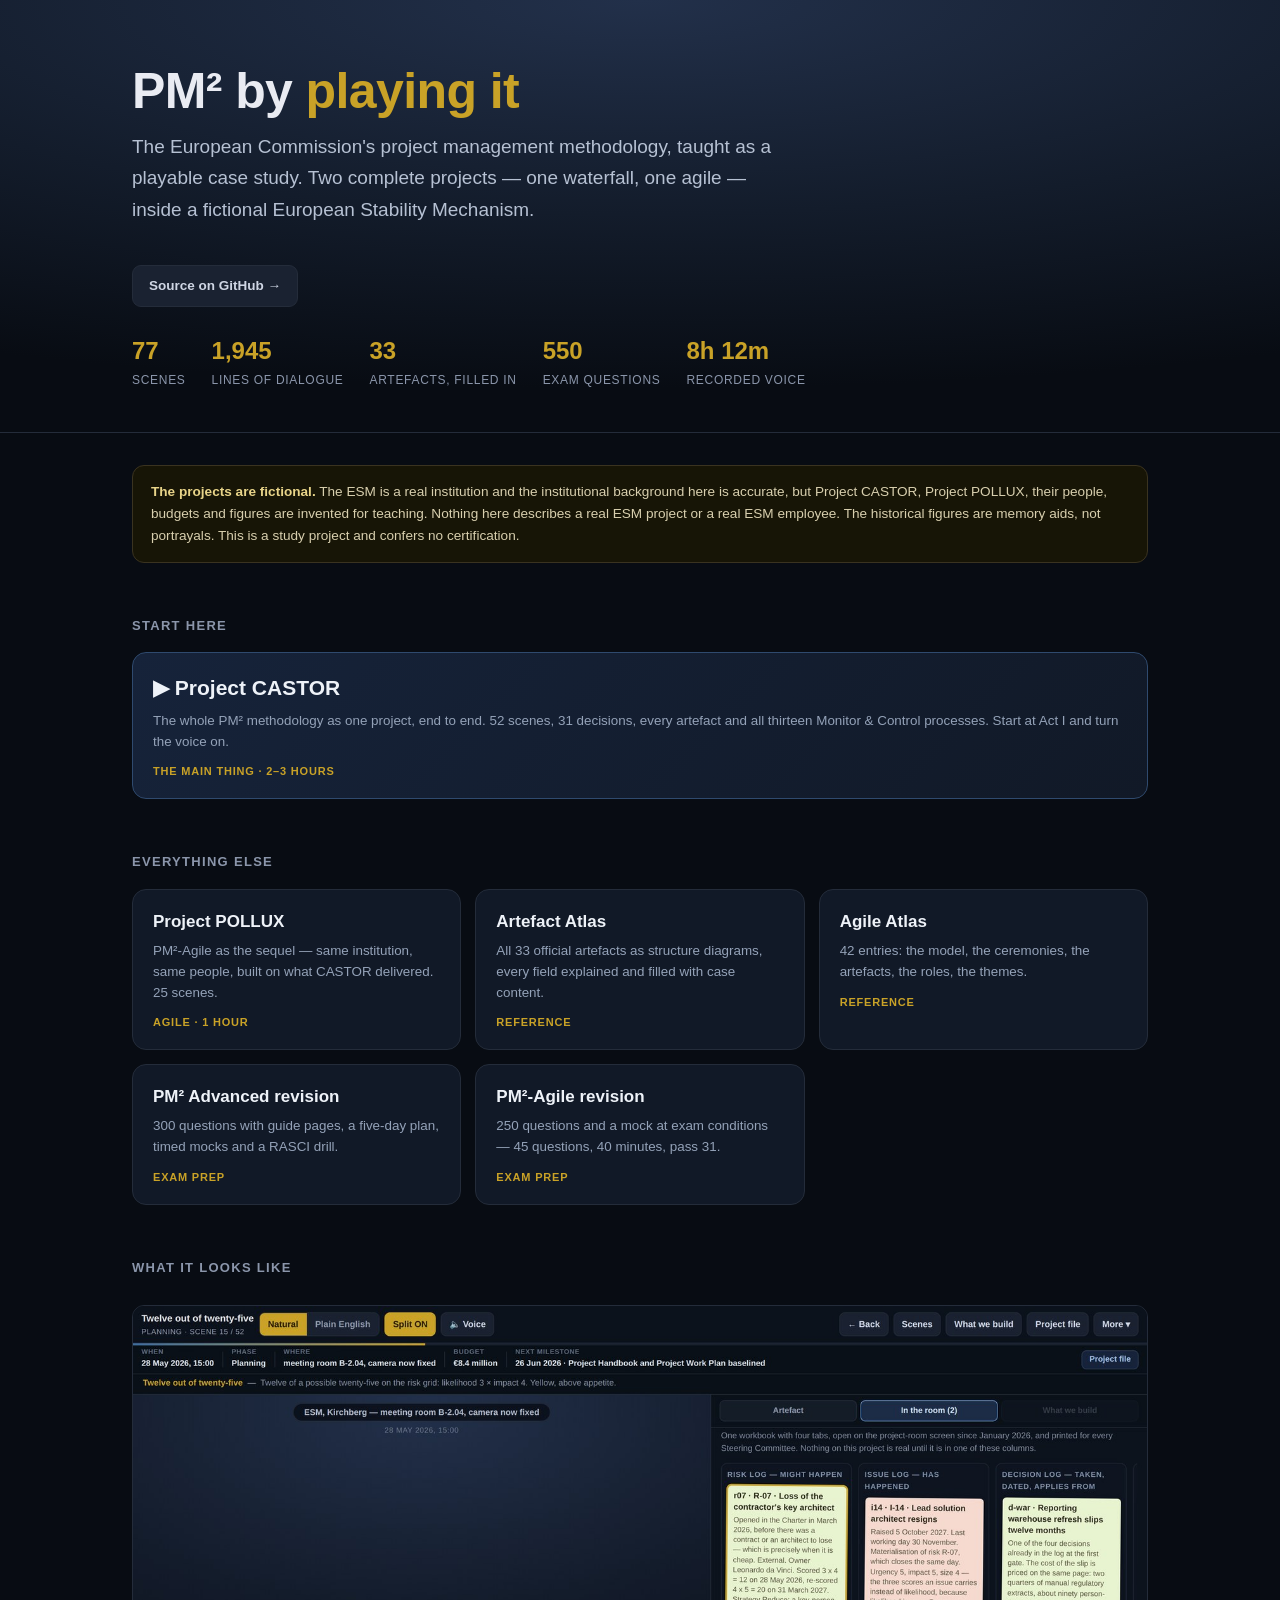
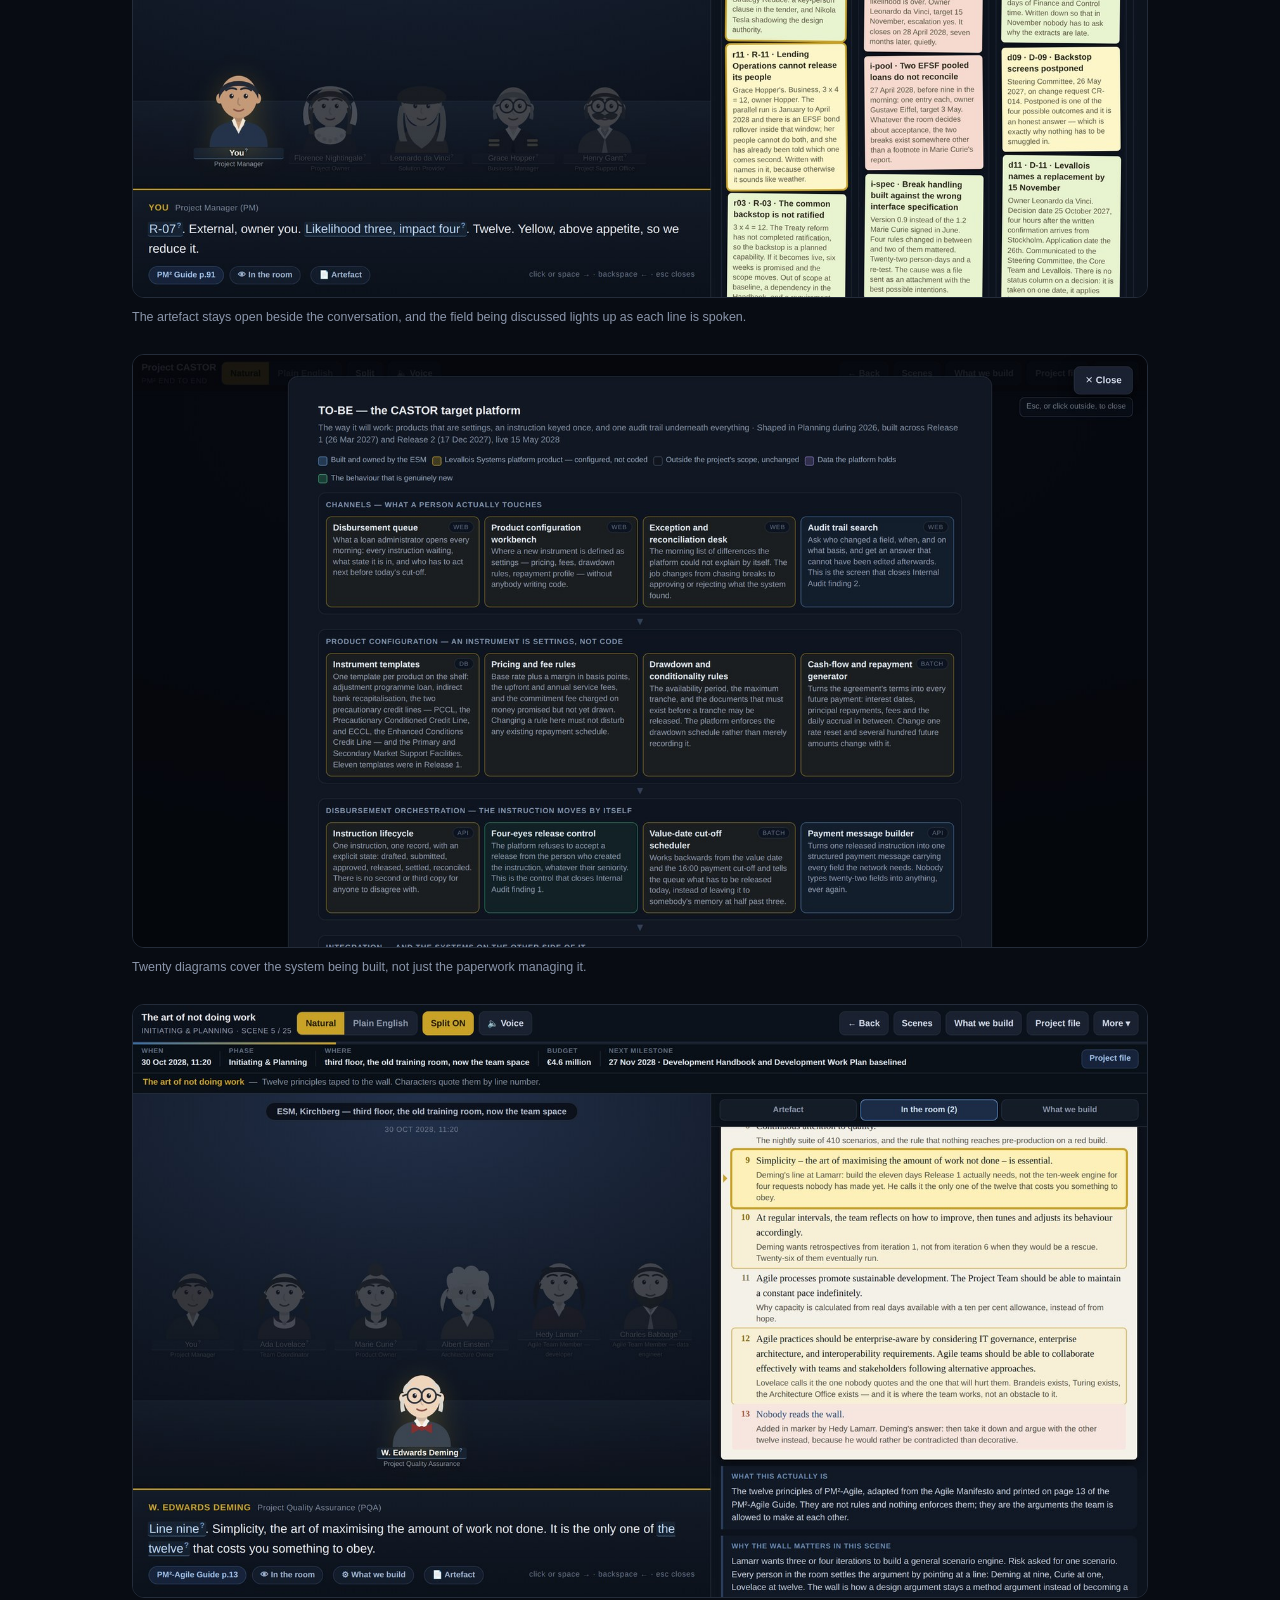
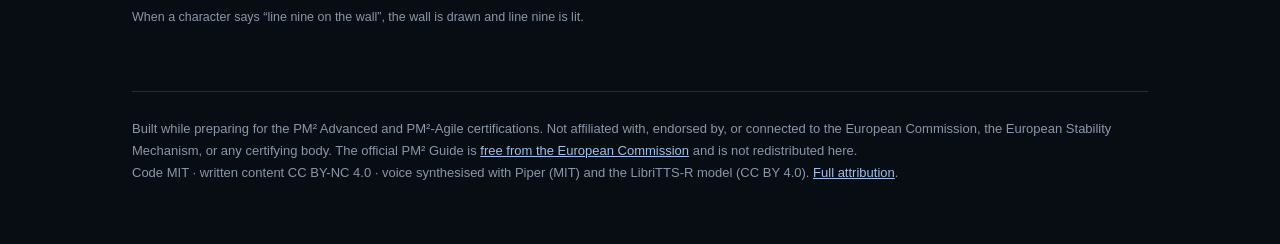
==== index.html @ a4027dda "PM² by playing it — two playable case studies, 33 artefacts, 550 questions, 8h of voice" ====
<!DOCTYPE html>
<html lang="en">
<head>
<meta charset="utf-8">
<meta name="viewport" content="width=device-width,initial-scale=1">
<title>PM² by Playing It — the EU project management methodology as a playable case</title>
<meta name="description" content="The European Commission's PM² methodology taught as a playable case study: 77 scenes, 33 artefacts, 550 exam questions and 8 hours of voice acting.">
<style>
:root{--ink:#e9ebf2;--mut:#8b96ab;--line:#242c3a;--gold:#c9a227;--navy:#0c121c;--blue:#5b8fc9}
*{box-sizing:border-box}
body{margin:0;background:#080c13;color:var(--ink);
font:16px/1.65 -apple-system,BlinkMacSystemFont,"Segoe UI",Inter,Helvetica,Arial,sans-serif}
.wrap{max-width:1060px;margin:0 auto;padding:0 22px}
header{padding:64px 0 40px;border-bottom:1px solid var(--line);
background:radial-gradient(120% 90% at 50% 0%,#22304a 0%,#131c2b 55%,#080c13 100%)}
h1{font-size:clamp(30px,5vw,50px);margin:0 0 12px;letter-spacing:-.6px;line-height:1.1}
h1 em{font-style:normal;color:var(--gold)}
.lede{font-size:clamp(16px,2vw,19px);color:#b6c1d3;max-width:640px;margin:0 0 26px}
.stats{display:flex;flex-wrap:wrap;gap:26px;margin:30px 0 0}
.stats div b{display:block;font-size:24px;color:var(--gold);font-weight:800;line-height:1.2}
.stats div span{font-size:12px;color:var(--mut);text-transform:uppercase;letter-spacing:.7px}
.warn{border:1px solid #3a3320;background:#171506;border-radius:12px;padding:15px 18px;margin:32px 0 0;
font-size:13.6px;color:#d8cfae;line-height:1.6}
.warn b{color:#e8d489}
h2{font-size:13px;text-transform:uppercase;letter-spacing:1.3px;color:var(--mut);
margin:52px 0 16px;font-weight:800}
.grid{display:grid;grid-template-columns:repeat(auto-fit,minmax(268px,1fr));gap:14px}
a.card{display:block;text-decoration:none;background:#111927;border:1px solid var(--line);
border-radius:14px;padding:18px 20px;transition:.16s}
a.card:hover{border-color:var(--blue);background:#152034;transform:translateY(-2px)}
a.card b{display:block;font-size:17px;color:#eef2f8;margin-bottom:5px}
a.card span{display:block;font-size:13.4px;color:#94a2b8;line-height:1.55}
a.card i{display:block;font-style:normal;font-size:11px;color:var(--gold);
text-transform:uppercase;letter-spacing:.8px;margin-top:10px;font-weight:700}
a.card.big{grid-column:1/-1;background:linear-gradient(135deg,#16233a,#111927);border-color:#2f4a6e}
a.card.big{border-color:#2f4a6e}
a.card.big b{font-size:21px}
figure{margin:26px 0 0}
figure img{width:100%;border-radius:12px;border:1px solid var(--line);display:block}
figure figcaption{font-size:12.5px;color:var(--mut);margin-top:9px}
footer{margin:64px 0 0;padding:26px 0 60px;border-top:1px solid var(--line);
font-size:13px;color:var(--mut);line-height:1.7}
footer a{color:#9fc0e8}
.gh{display:inline-block;margin-top:14px;background:#1a2231;border:1px solid var(--line);
color:#cfd6e4;border-radius:9px;padding:9px 16px;text-decoration:none;font-weight:700;font-size:13.5px}
.gh:hover{background:#233049;border-color:var(--blue)}
</style>
</head>
<body>
<header>
  <div class="wrap">
    <h1>PM² by <em>playing it</em></h1>
    <p class="lede">The European Commission's project management methodology, taught as a
    playable case study. Two complete projects — one waterfall, one agile — inside a
    fictional European Stability Mechanism.</p>
    <a class="gh" href="https://github.com/rhycha/PM in ESM Role Playing Game">Source on GitHub →</a>
    <div class="stats">
      <div><b>77</b><span>scenes</span></div>
      <div><b>1,945</b><span>lines of dialogue</span></div>
      <div><b>33</b><span>artefacts, filled in</span></div>
      <div><b>550</b><span>exam questions</span></div>
      <div><b>8h 12m</b><span>recorded voice</span></div>
    </div>
  </div>
</header>

<div class="wrap">
  <div class="warn">
    <b>The projects are fictional.</b> The ESM is a real institution and the institutional
    background here is accurate, but Project CASTOR, Project POLLUX, their people, budgets
    and figures are invented for teaching. Nothing here describes a real ESM project or a
    real ESM employee. The historical figures are memory aids, not portrayals.
    This is a study project and confers no certification.
  </div>

  <h2>Start here</h2>
  <div class="grid">
    <a class="card big" href="play/06_Project_CASTOR_EN.html">
      <b>▶ Project CASTOR</b>
      <span>The whole PM² methodology as one project, end to end. 52 scenes, 31 decisions,
      every artefact and all thirteen Monitor &amp; Control processes. Start at Act I and
      turn the voice on.</span>
      <i>the main thing · 2–3 hours</i></a>
  </div>

  <h2>Everything else</h2>
  <div class="grid">
    <a class="card" href="play/09_Project_POLLUX_EN.html"><b>Project POLLUX</b>
      <span>PM²-Agile as the sequel — same institution, same people, built on what CASTOR
      delivered. 25 scenes.</span><i>agile · 1 hour</i></a>
    <a class="card" href="play/05_Artefact_Atlas_EN.html"><b>Artefact Atlas</b>
      <span>All 33 official artefacts as structure diagrams, every field explained and
      filled with case content.</span><i>reference</i></a>
    <a class="card" href="play/08_Agile_Atlas_EN.html"><b>Agile Atlas</b>
      <span>42 entries: the model, the ceremonies, the artefacts, the roles, the
      themes.</span><i>reference</i></a>
    <a class="card" href="play/03_Dashboard_EN.html"><b>PM² Advanced revision</b>
      <span>300 questions with guide pages, a five-day plan, timed mocks and a RASCI
      drill.</span><i>exam prep</i></a>
    <a class="card" href="play/07_Agile_Dashboard_EN.html"><b>PM²-Agile revision</b>
      <span>250 questions and a mock at exam conditions — 45 questions, 40 minutes,
      pass 31.</span><i>exam prep</i></a>
  </div>

  <h2>What it looks like</h2>
  <figure><img src="docs/img/02-split-room.jpg" alt="The story with the Risk Log open beside it">
    <figcaption>The artefact stays open beside the conversation, and the field being
    discussed lights up as each line is spoken.</figcaption></figure>
  <figure><img src="docs/img/03-solution.jpg" alt="The CASTOR target architecture">
    <figcaption>Twenty diagrams cover the system being built, not just the paperwork
    managing it.</figcaption></figure>
  <figure><img src="docs/img/09-pollux-wall.jpg" alt="The wall of twelve agile principles">
    <figcaption>When a character says &ldquo;line nine on the wall&rdquo;, the wall is
    drawn and line nine is lit.</figcaption></figure>

  <footer>
    Built while preparing for the PM² Advanced and PM²-Agile certifications.
    Not affiliated with, endorsed by, or connected to the European Commission, the
    European Stability Mechanism, or any certifying body.
    The official PM² Guide is
    <a href="https://commission.europa.eu/about/departments-and-executive-agencies/digital-services/pm2-project-management-methodology_en">free from the European Commission</a>
    and is not redistributed here.<br>
    Code MIT · written content CC BY-NC 4.0 · voice synthesised with Piper (MIT) and the
    LibriTTS-R model (CC BY 4.0).
    <a href="https://github.com/rhycha/PM in ESM Role Playing Game/blob/main/NOTICE.md">Full attribution</a>.
  </footer>
</div>
</body>
</html>
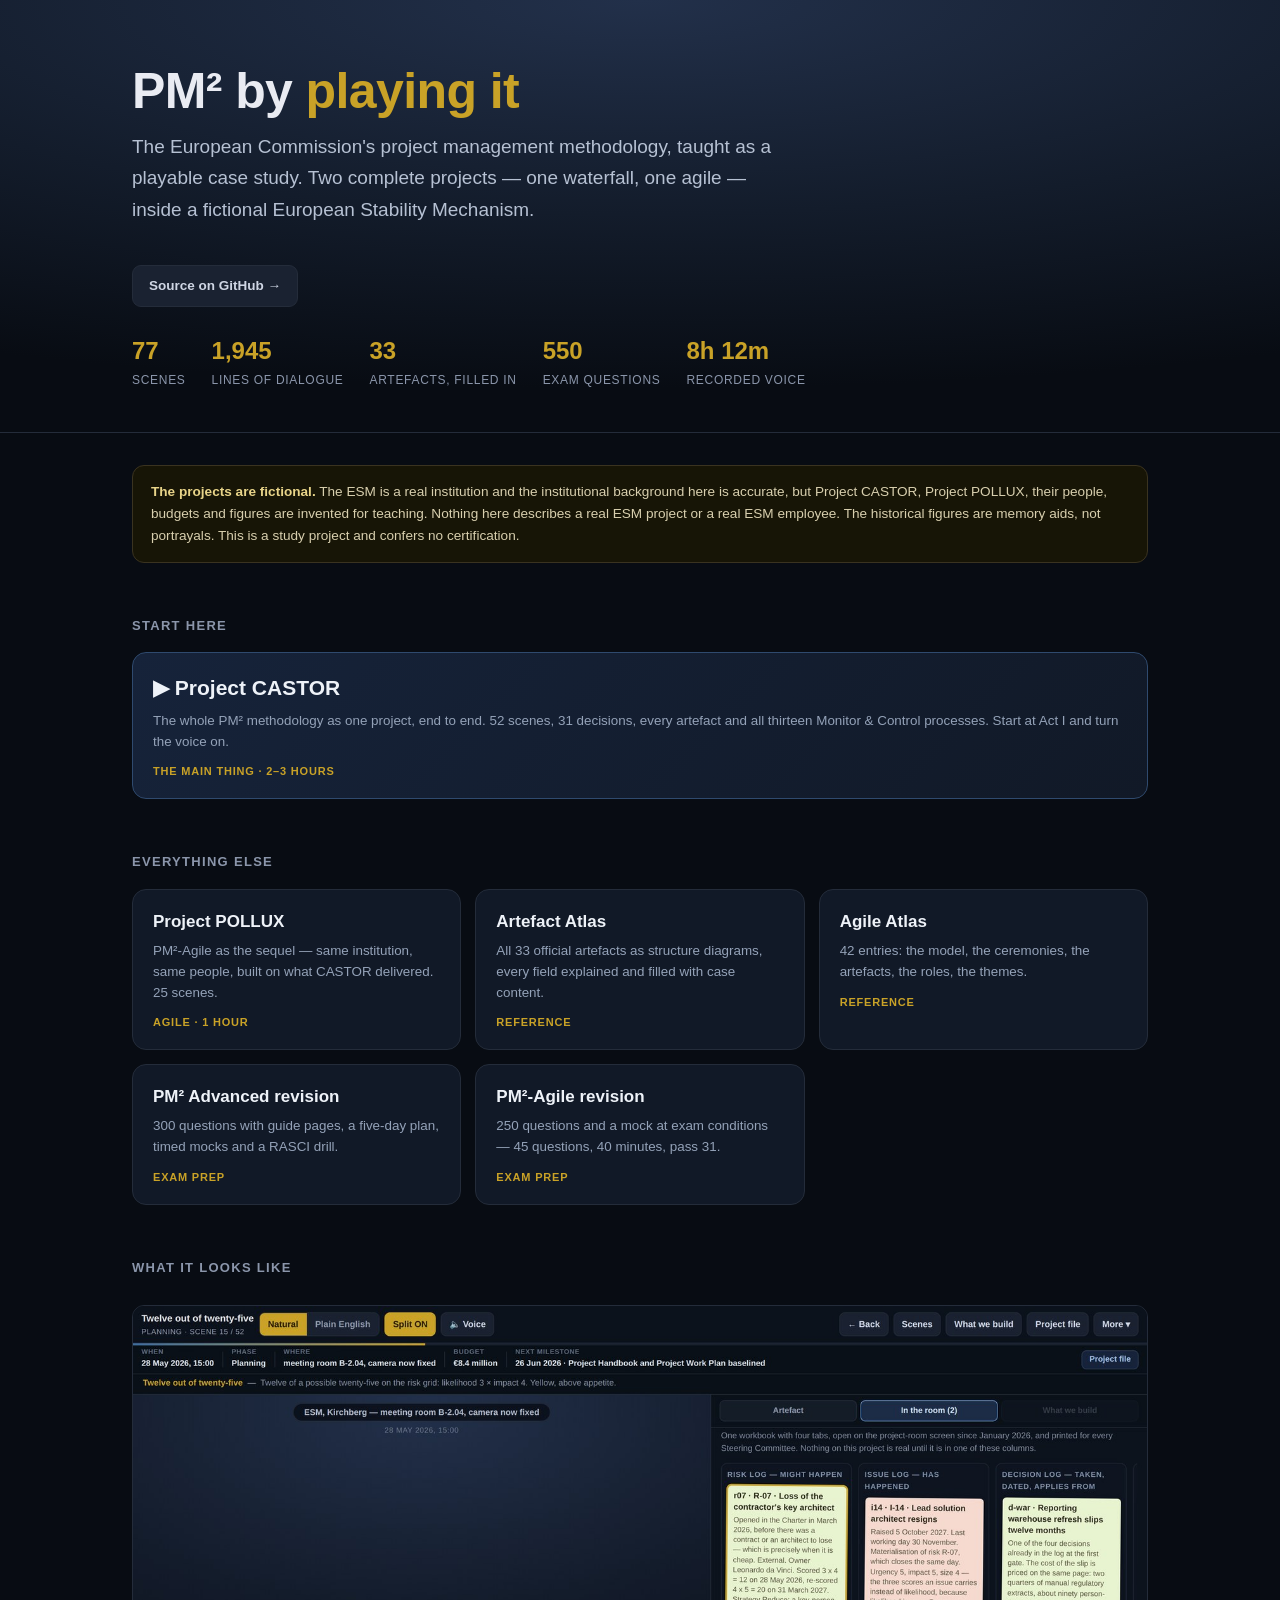
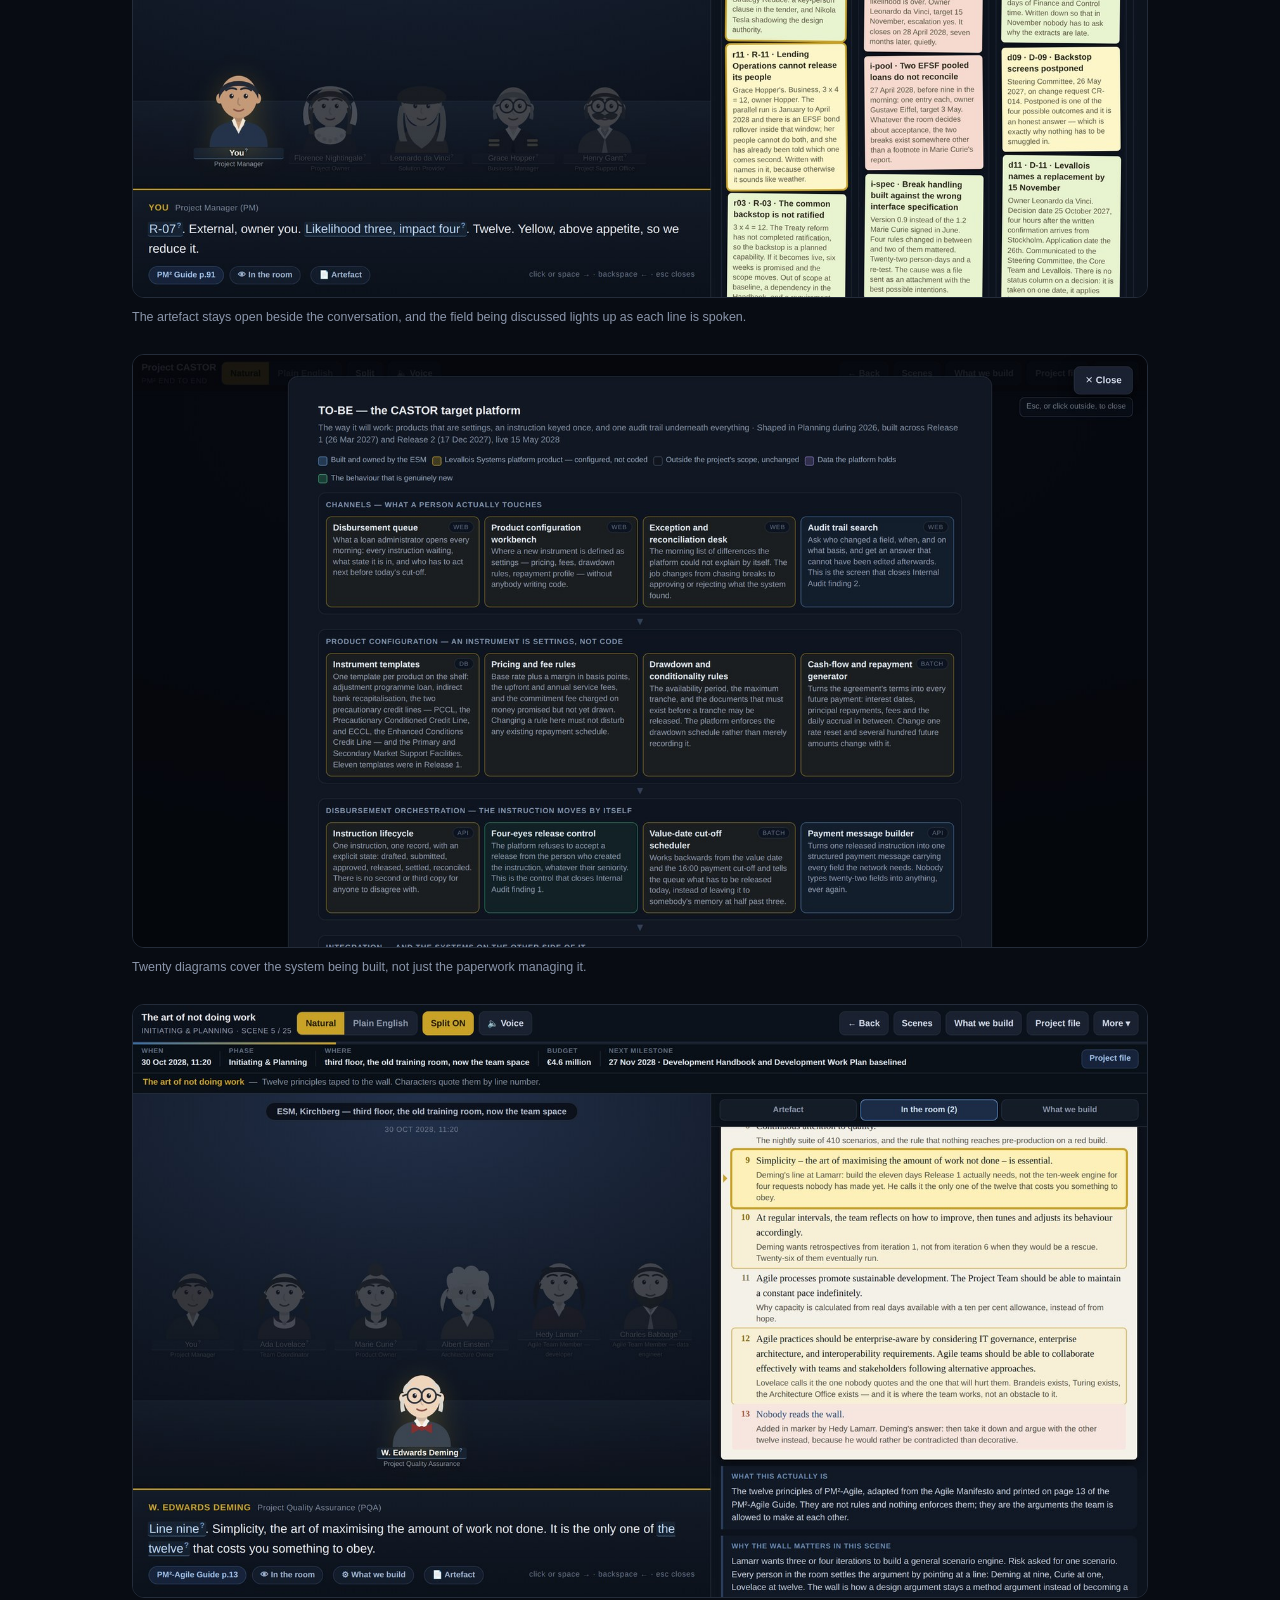
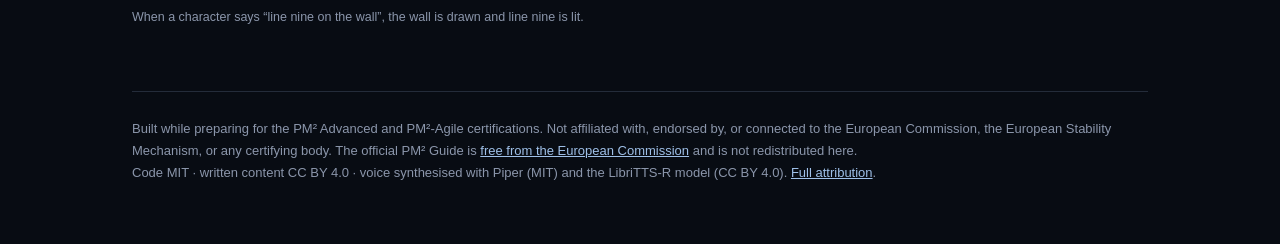
==== commit 0a6fc9d2: "Correct PM2 Guide attribution and release under CC BY 4.0" ====
--- a/index.html
+++ b/index.html
@@ -53,7 +53,7 @@
     <p class="lede">The European Commission's project management methodology, taught as a
     playable case study. Two complete projects — one waterfall, one agile — inside a
     fictional European Stability Mechanism.</p>
-    <a class="gh" href="https://github.com/rhycha/PM in ESM Role Playing Game">Source on GitHub →</a>
+    <a class="gh" href="https://github.com/rhycha/PM-in-ESM-Role-Playing-Game">Source on GitHub →</a>
     <div class="stats">
       <div><b>77</b><span>scenes</span></div>
       <div><b>1,945</b><span>lines of dialogue</span></div>
@@ -120,9 +120,9 @@
     The official PM² Guide is
     <a href="https://commission.europa.eu/about/departments-and-executive-agencies/digital-services/pm2-project-management-methodology_en">free from the European Commission</a>
     and is not redistributed here.<br>
-    Code MIT · written content CC BY-NC 4.0 · voice synthesised with Piper (MIT) and the
+    Code MIT · written content CC BY 4.0 · voice synthesised with Piper (MIT) and the
     LibriTTS-R model (CC BY 4.0).
-    <a href="https://github.com/rhycha/PM in ESM Role Playing Game/blob/main/NOTICE.md">Full attribution</a>.
+    <a href="https://github.com/rhycha/PM-in-ESM-Role-Playing-Game/blob/main/NOTICE.md">Full attribution</a>.
   </footer>
 </div>
 </body>
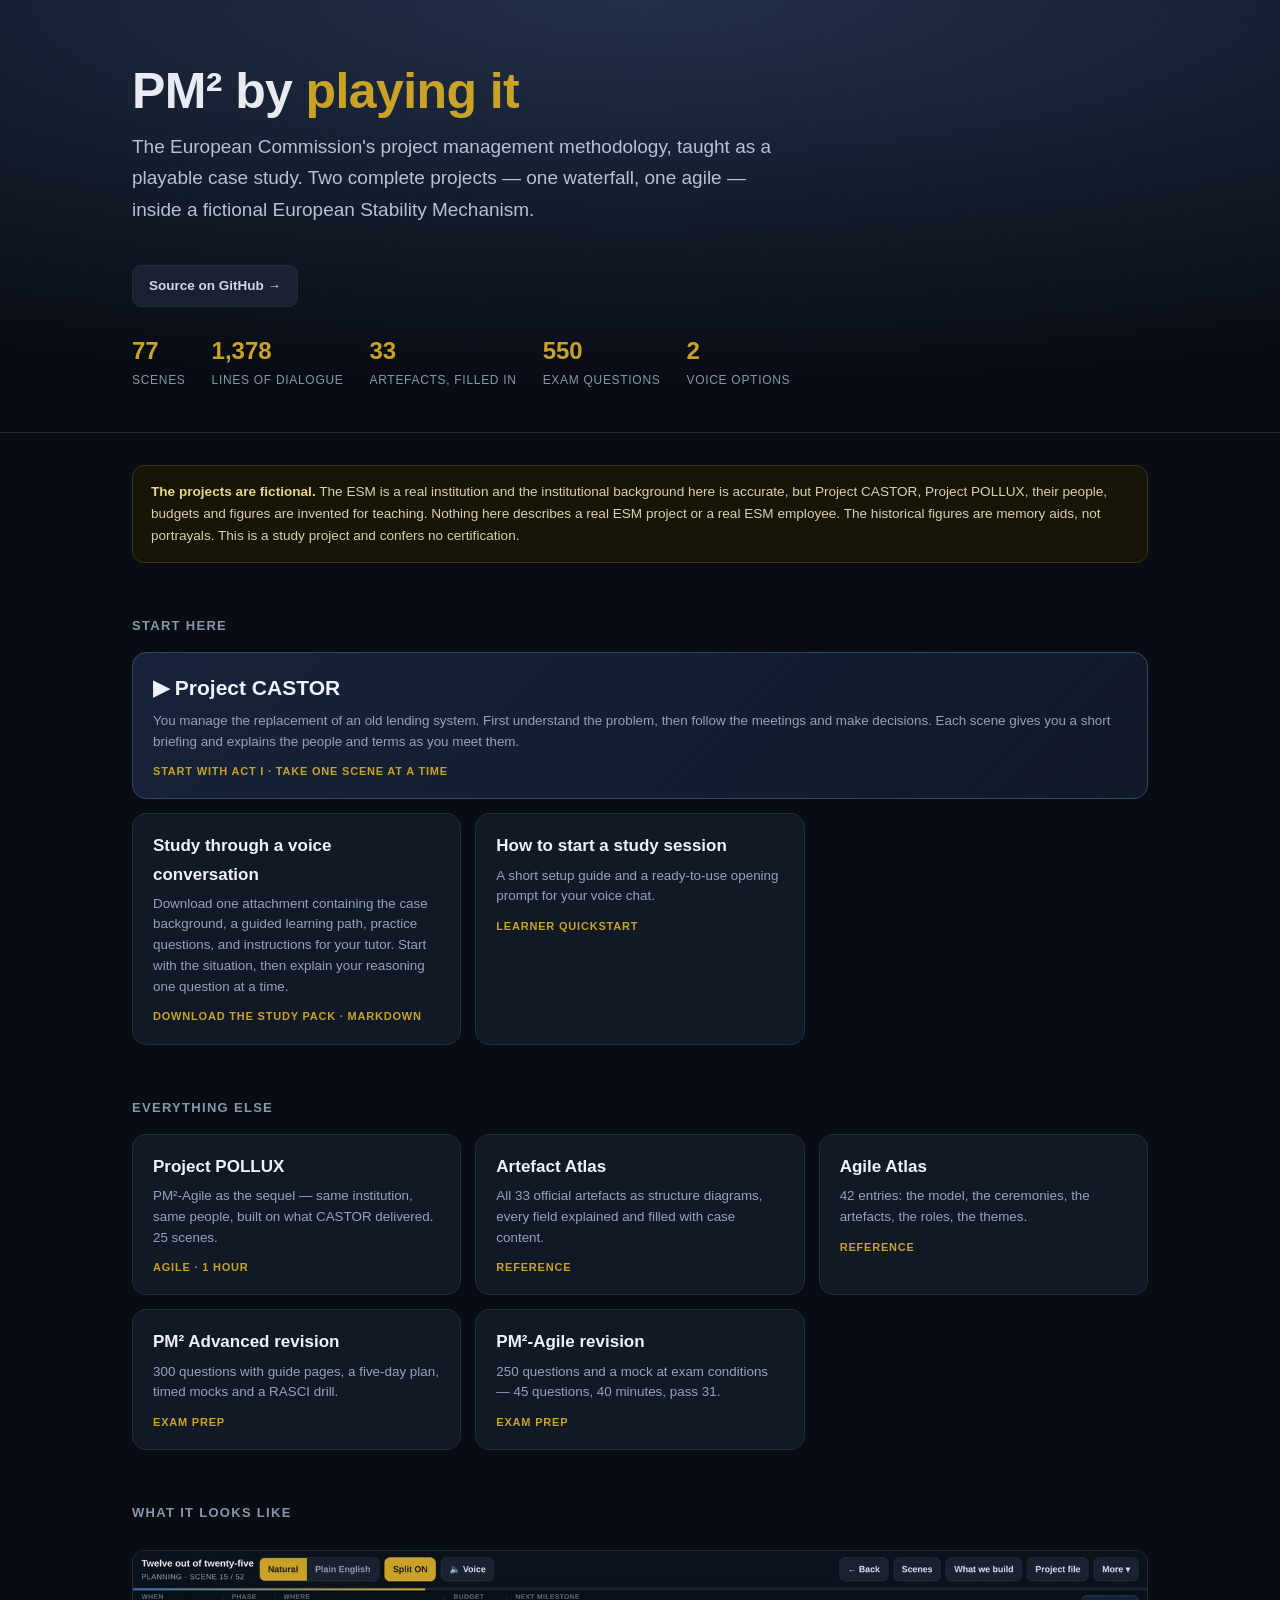
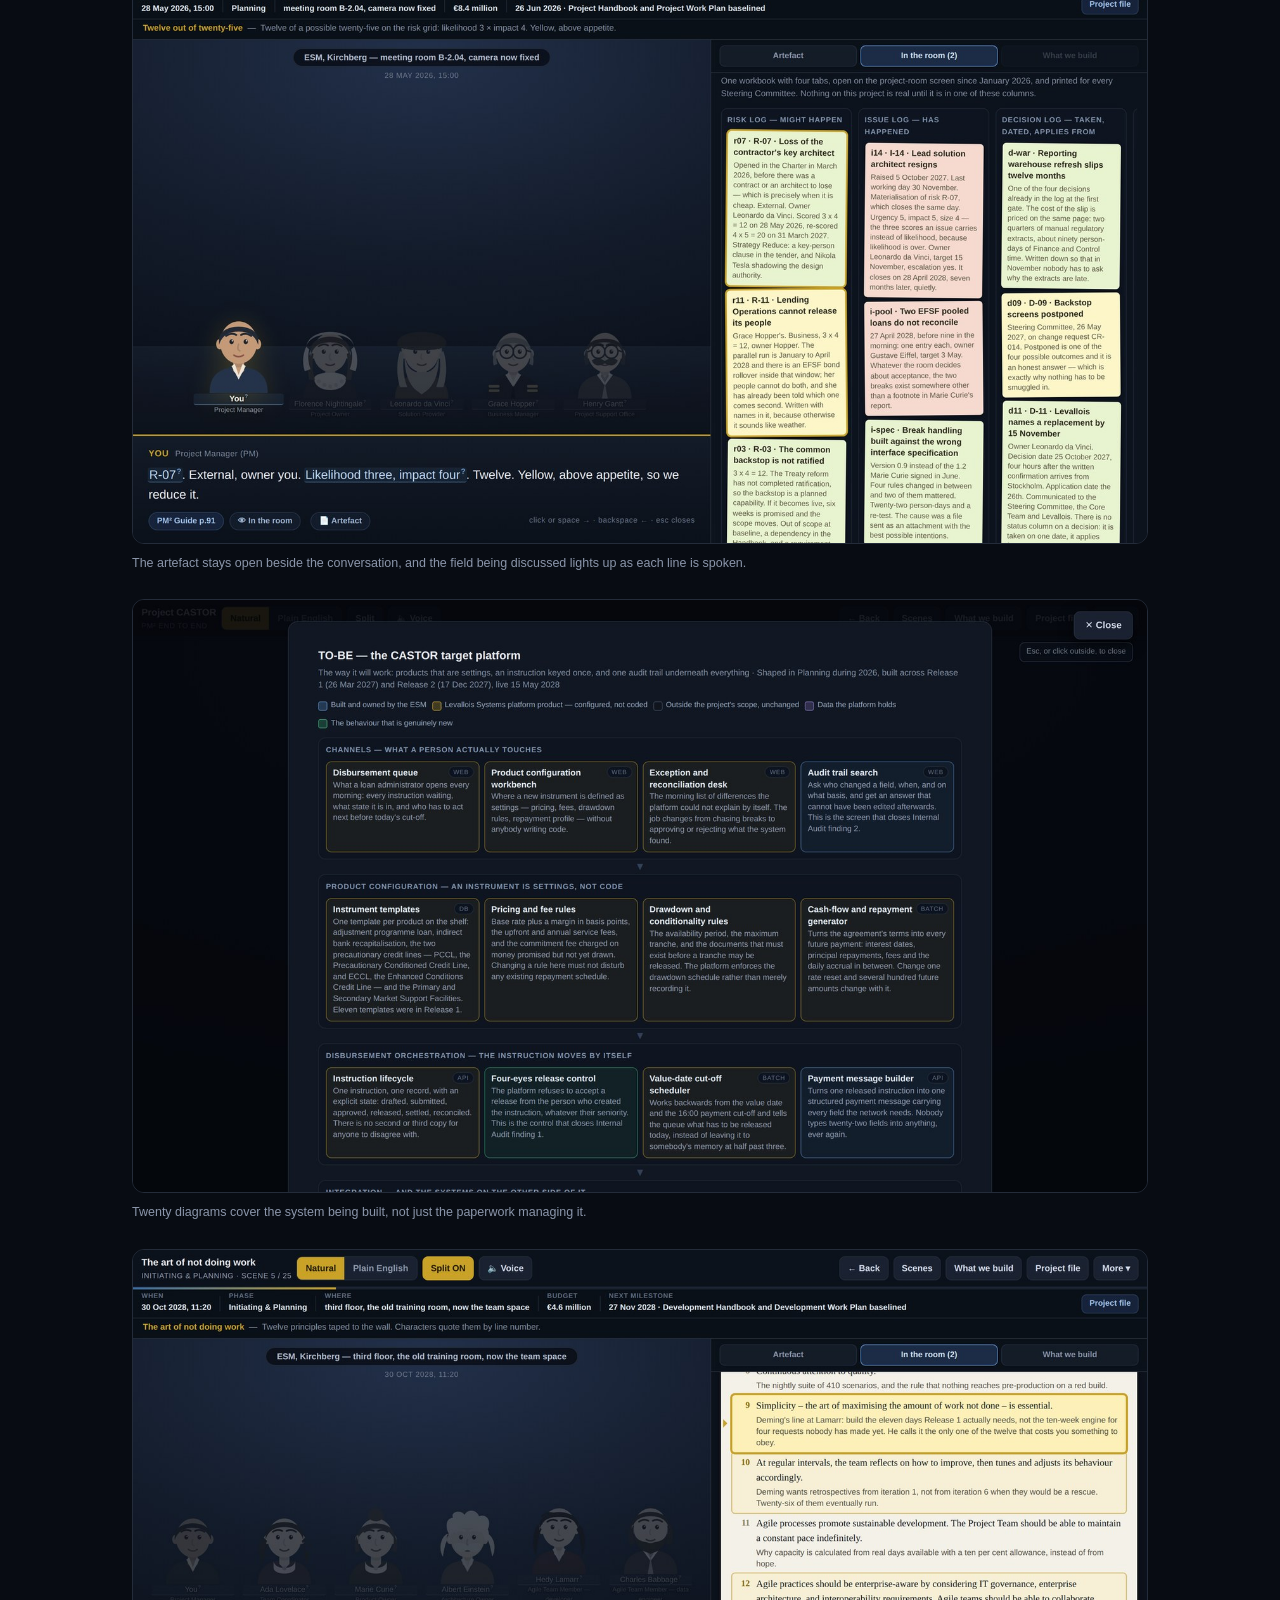
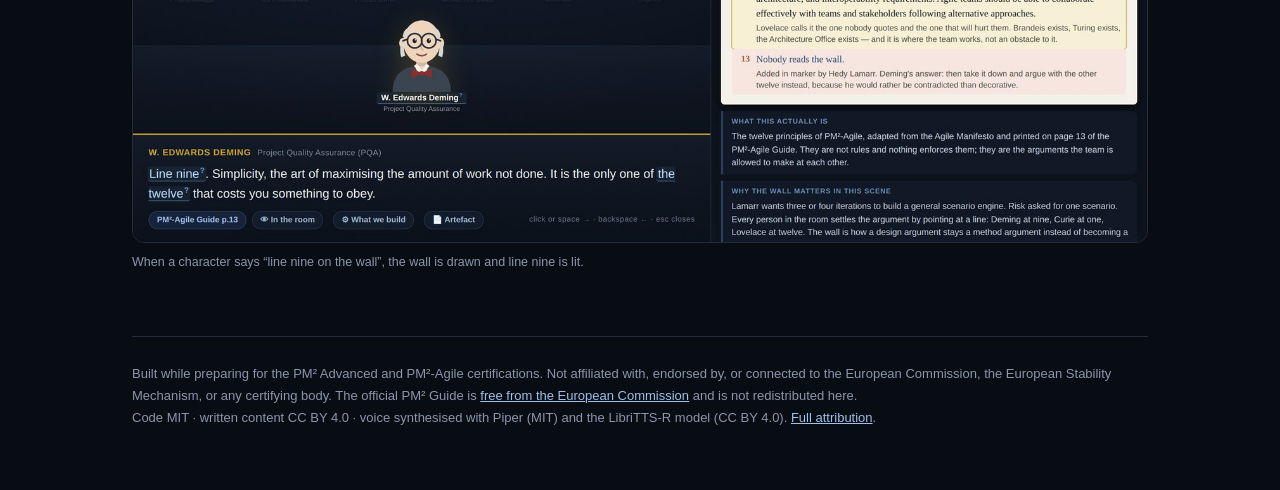
==== commit e2e8158a: "Improve PM2 narration, scene context and voice study materials" ====
--- a/index.html
+++ b/index.html
@@ -4,7 +4,7 @@
 <meta charset="utf-8">
 <meta name="viewport" content="width=device-width,initial-scale=1">
 <title>PM² by Playing It — the EU project management methodology as a playable case</title>
-<meta name="description" content="The European Commission's PM² methodology taught as a playable case study: 77 scenes, 33 artefacts, 550 exam questions and 8 hours of voice acting.">
+<meta name="description" content="The European Commission's PM² methodology taught as a playable case study: 77 scenes, 33 artefacts, 550 practice questions, recorded narration and guided voice study.">
 <style>
 :root{--ink:#e9ebf2;--mut:#8b96ab;--line:#242c3a;--gold:#c9a227;--navy:#0c121c;--blue:#5b8fc9}
 *{box-sizing:border-box}
@@ -56,10 +56,10 @@
     <a class="gh" href="https://github.com/rhycha/PM-in-ESM-Role-Playing-Game">Source on GitHub →</a>
     <div class="stats">
       <div><b>77</b><span>scenes</span></div>
-      <div><b>1,945</b><span>lines of dialogue</span></div>
+      <div><b>1,378</b><span>lines of dialogue</span></div>
       <div><b>33</b><span>artefacts, filled in</span></div>
       <div><b>550</b><span>exam questions</span></div>
-      <div><b>8h 12m</b><span>recorded voice</span></div>
+      <div><b>2</b><span>voice options</span></div>
     </div>
   </div>
 </header>
@@ -77,10 +77,20 @@
   <div class="grid">
     <a class="card big" href="play/06_Project_CASTOR_EN.html">
       <b>▶ Project CASTOR</b>
-      <span>The whole PM² methodology as one project, end to end. 52 scenes, 31 decisions,
-      every artefact and all thirteen Monitor &amp; Control processes. Start at Act I and
-      turn the voice on.</span>
-      <i>the main thing · 2–3 hours</i></a>
+      <span>You manage the replacement of an old lending system. First understand the
+      problem, then follow the meetings and make decisions. Each scene gives you a
+      short briefing and explains the people and terms as you meet them.</span>
+      <i>Start with Act I · take one scene at a time</i></a>
+    <a class="card" href="docs/study/PM2_VOICE_STUDY_PACK.md" download>
+      <b>Study through a voice conversation</b>
+      <span>Download one attachment containing the case background, a guided learning
+      path, practice questions, and instructions for your tutor. Start with the
+      situation, then explain your reasoning one question at a time.</span>
+      <i>Download the study pack · Markdown</i></a>
+    <a class="card" href="docs/study/START_HERE.md">
+      <b>How to start a study session</b>
+      <span>A short setup guide and a ready-to-use opening prompt for your voice chat.</span>
+      <i>Learner quickstart</i></a>
   </div>
 
   <h2>Everything else</h2>
